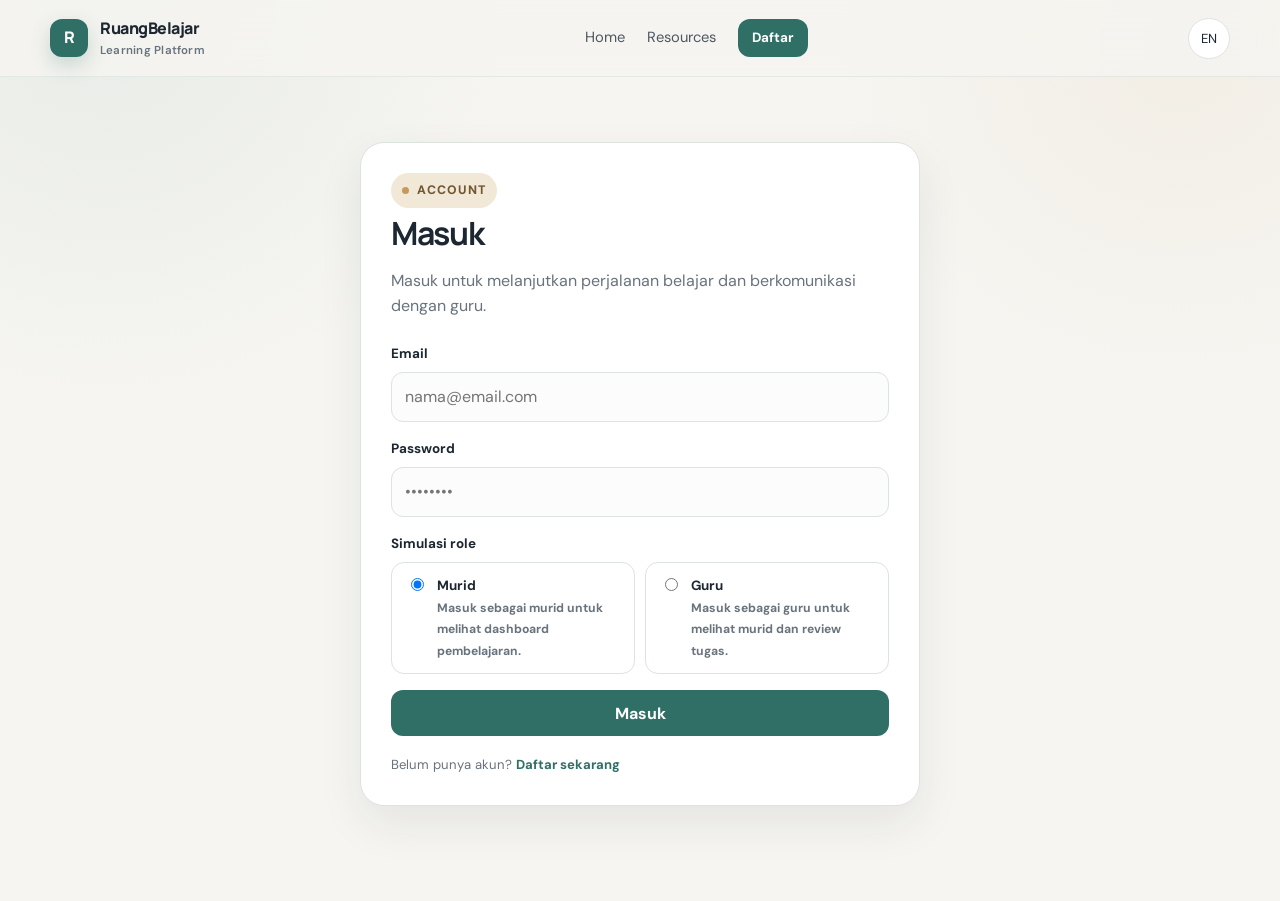
==== login.html @ 14eb43c1 "Add initial learning platform frontend prototype with student and teacher pages" ====
<!doctype html>
<html lang="id">
<head><meta charset="utf-8"><meta name="viewport" content="width=device-width,initial-scale=1"><title>Masuk — RuangBelajar</title><link rel="stylesheet" href="assets/style.css"></head>
<body>
<header class="navbar-shell"><div class="container navbar">
<a class="brand" href="index.html"><span class="brand-mark">R</span><span>RuangBelajar<small>Learning Platform</small></span></a>
<nav class="nav-links"><a href="index.html">Home</a><a href="resources.html">Resources</a><a href="register.html" class="btn btn-primary btn-small">Daftar</a></nav>
<div class="nav-actions"><button class="lang-toggle" data-lang-toggle>EN</button><button class="mobile-toggle">☰</button></div>
</div></header>

<main class="auth-wrap">
<div class="container" style="display:flex;justify-content:center">
<div class="auth-card">
<span class="eyebrow">Account</span>
<h1 data-i18n="login">Masuk</h1>
<p>Masuk untuk melanjutkan perjalanan belajar dan berkomunikasi dengan guru.</p>
<form id="loginForm">
<div class="form-grid">
<div class="form-group full"><label>Email</label><input type="email" required placeholder="nama@email.com"></div>
<div class="form-group full"><label>Password</label><input type="password" required placeholder="••••••••"></div>
<div class="form-group full">
<label>Simulasi role</label>
<div class="choice-row">
<label class="choice"><input type="radio" name="demoRole" value="student" checked><span><strong>Murid</strong><br><small class="field-help">Masuk sebagai murid untuk melihat dashboard pembelajaran.</small></span></label>
<label class="choice"><input type="radio" name="demoRole" value="teacher"><span><strong>Guru</strong><br><small class="field-help">Masuk sebagai guru untuk melihat murid dan review tugas.</small></span></label>
</div>
</div>
<div class="form-group full"><button class="btn btn-primary" type="submit">Masuk</button></div>
</div>
</form>
<p style="margin:18px 0 0;font-size:.82rem">Belum punya akun? <a href="register.html" style="color:var(--primary);font-weight:700">Daftar sekarang</a></p>
</div>
</div>
</main>
<script src="assets/app.js"></script>
</body>
</html>
---- assets/style.css ----
@import url('https://fonts.googleapis.com/css2?family=DM+Sans:wght@400;500;600;700&family=Manrope:wght@600;700;800&display=swap');

:root{
    --bg:#f6f5f1;
    --surface:#ffffff;
    --surface-2:#f0f2ef;
    --ink:#1d2731;
    --muted:#68737d;
    --line:#dde3df;
    --primary:#2f6f66;
    --primary-dark:#245b54;
    --accent:#c49a5b;
    --accent-soft:#f1e8d8;
    --success:#2e7d5a;
    --warning:#b7791f;
    --danger:#bd4b4b;
    --shadow:0 18px 45px rgba(29,39,49,.08);
    --shadow-soft:0 8px 24px rgba(29,39,49,.06);
    --radius:20px;
    --radius-sm:14px;
    --container:1180px;
}

*,
*::before,
*::after{box-sizing:border-box}

html{scroll-behavior:smooth}

body{
    margin:0;
    font-family:"DM Sans",sans-serif;
    color:var(--ink);
    background:
        radial-gradient(circle at 8% 0%, rgba(47,111,102,.07), transparent 28%),
        radial-gradient(circle at 92% 5%, rgba(196,154,91,.08), transparent 24%),
        var(--bg);
    line-height:1.6;
}

body.modal-open{overflow:hidden}

a{color:inherit;text-decoration:none}
button,input,select,textarea{font:inherit}
button{cursor:pointer}
img{max-width:100%;display:block}

.container{
    width:min(calc(100% - 40px), var(--container));
    margin-inline:auto;
}

.section{padding:88px 0}
.section-sm{padding:60px 0}

.navbar-shell{
    position:sticky;
    top:0;
    z-index:1000;
    padding:16px 0;
    background:rgba(246,245,241,.82);
    backdrop-filter:blur(16px);
    border-bottom:1px solid rgba(221,227,223,.75);
}

.navbar{
    display:flex;
    align-items:center;
    justify-content:space-between;
    gap:22px;
}

.brand{
    display:flex;
    align-items:center;
    gap:12px;
    font-family:"Manrope",sans-serif;
    font-weight:800;
    letter-spacing:-.03em;
}

.brand-mark{
    width:38px;height:38px;border-radius:12px;
    display:grid;place-items:center;
    background:var(--primary);
    color:#fff;
    box-shadow:0 8px 20px rgba(47,111,102,.22);
}

.brand small{
    display:block;
    font-family:"DM Sans",sans-serif;
    font-size:.72rem;
    font-weight:600;
    color:var(--muted);
    letter-spacing:.02em;
}

.nav-links{
    display:flex;
    align-items:center;
    gap:22px;
    color:#4d5862;
    font-size:.92rem;
}

.nav-links a:hover{color:var(--primary)}

.nav-actions{display:flex;align-items:center;gap:10px}

.lang-toggle{
    border:1px solid var(--line);
    background:var(--surface);
    color:var(--ink);
    border-radius:999px;
    padding:9px 12px;
    font-size:.82rem;
}

.mobile-toggle{
    display:none;
    width:42px;height:42px;
    border:1px solid var(--line);
    background:var(--surface);
    border-radius:12px;
}

.btn{
    display:inline-flex;
    align-items:center;
    justify-content:center;
    gap:9px;
    min-height:46px;
    padding:0 18px;
    border-radius:12px;
    border:1px solid transparent;
    font-weight:700;
    transition:.2s ease;
}

.btn:hover{transform:translateY(-1px)}
.btn-primary{background:var(--primary);color:#fff}
.btn-primary:hover{background:var(--primary-dark)}
.btn-secondary{background:var(--surface);border-color:var(--line);color:var(--ink)}
.btn-ghost{background:transparent;color:var(--primary)}
.btn-danger{background:#fff0f0;color:var(--danger);border-color:#f0caca}
.btn-warning{background:#fff8ea;color:var(--warning);border-color:#ead8aa}
.btn-small{min-height:38px;padding:0 13px;font-size:.84rem}

.hero{padding:88px 0 70px}
.hero-grid{
    display:grid;
    grid-template-columns:1.1fr .9fr;
    gap:48px;
    align-items:center;
}

.eyebrow{
    display:inline-flex;
    align-items:center;
    gap:8px;
    padding:8px 11px;
    border-radius:999px;
    background:var(--accent-soft);
    color:#72572f;
    font-size:.77rem;
    font-weight:800;
    text-transform:uppercase;
    letter-spacing:.09em;
}

.eyebrow::before{
    content:"";
    width:7px;height:7px;border-radius:50%;
    background:var(--accent);
}

.hero h1,
.page-title{
    font-family:"Manrope",sans-serif;
    font-weight:800;
    letter-spacing:-.05em;
    line-height:1.05;
}

.hero h1{font-size:clamp(2.9rem,6vw,5.2rem);margin:18px 0 20px;max-width:820px}
.page-title{font-size:clamp(2.2rem,5vw,4rem);margin:14px 0}

.hero p,
.lead{
    max-width:690px;
    color:var(--muted);
    font-size:1.08rem;
}

.hero-actions{display:flex;gap:12px;flex-wrap:wrap;margin-top:28px}

.hero-panel{
    background:linear-gradient(150deg,#ffffff,#eff3ef);
    border:1px solid var(--line);
    border-radius:28px;
    padding:22px;
    box-shadow:var(--shadow);
}

.hero-panel-top{
    display:flex;
    justify-content:space-between;
    align-items:center;
    margin-bottom:18px;
}
.hero-panel-top strong{font-family:"Manrope",sans-serif}
.status-pill{
    display:inline-flex;
    align-items:center;
    gap:6px;
    padding:7px 10px;
    border-radius:999px;
    background:#edf6f1;
    color:var(--success);
    font-size:.76rem;
    font-weight:700;
}

.progress-card{
    background:var(--surface);
    border:1px solid var(--line);
    padding:18px;
    border-radius:18px;
}

.progress-meta{display:flex;justify-content:space-between;gap:12px;font-size:.84rem;margin-bottom:10px}
.progress-track{height:9px;background:#e8ece9;border-radius:999px;overflow:hidden}
.progress-fill{height:100%;background:var(--primary);border-radius:999px}

.mini-stats{
    display:grid;
    grid-template-columns:repeat(3,1fr);
    gap:10px;
    margin-top:14px;
}
.mini-stat{
    background:var(--surface);
    border:1px solid var(--line);
    border-radius:15px;
    padding:13px;
}
.mini-stat strong{display:block;font-size:1.25rem;font-family:"Manrope",sans-serif}
.mini-stat span{font-size:.74rem;color:var(--muted)}

.section-head{
    display:flex;
    align-items:end;
    justify-content:space-between;
    gap:20px;
    margin-bottom:28px;
}
.section-head h2{
    font-family:"Manrope",sans-serif;
    font-size:clamp(1.8rem,3vw,2.6rem);
    margin:0;
    letter-spacing:-.04em;
}
.section-head p{margin:0;color:var(--muted);max-width:560px}

.card-grid-3{
    display:grid;
    grid-template-columns:repeat(3,1fr);
    gap:18px;
}
.card-grid-2{
    display:grid;
    grid-template-columns:repeat(2,1fr);
    gap:18px;
}

.class-card{
    background:var(--surface);
    border:1px solid var(--line);
    border-radius:22px;
    padding:24px;
    box-shadow:var(--shadow-soft);
    transition:.2s ease;
}
.class-card:hover{transform:translateY(-4px);box-shadow:var(--shadow)}
.class-icon{
    width:48px;height:48px;border-radius:14px;
    display:grid;place-items:center;
    color:var(--primary);
    background:#e8f1ef;
    font-weight:800;
}
.class-card h3{font-family:"Manrope",sans-serif;font-size:1.35rem;margin:16px 0 8px}
.class-card p{color:var(--muted);font-size:.92rem}
.card-footer{display:flex;justify-content:space-between;align-items:center;gap:12px;margin-top:20px}
.tag{
    display:inline-flex;align-items:center;
    padding:7px 10px;border-radius:999px;
    font-size:.74rem;font-weight:800;
    background:var(--surface-2);color:#52616d;
}

.resource-card{
    overflow:hidden;
    background:var(--surface);
    border:1px solid var(--line);
    border-radius:20px;
    box-shadow:var(--shadow-soft);
}
.resource-thumb{
    aspect-ratio:16/9;
    background:linear-gradient(135deg,#dcebe7,#f4ead8);
    display:grid;place-items:center;
    color:#365c55;
    font-weight:800;
    letter-spacing:.04em;
}
.resource-body{padding:18px}
.resource-type{
    font-size:.72rem;text-transform:uppercase;
    letter-spacing:.08em;font-weight:800;color:var(--primary);
}
.resource-body h3{font-family:"Manrope",sans-serif;font-size:1.08rem;margin:7px 0}
.resource-body p{font-size:.85rem;color:var(--muted);margin:0}

.page-banner{padding:56px 0 34px}
.page-banner .lead{max-width:760px}

.auth-wrap{
    min-height:calc(100vh - 76px);
    display:grid;
    place-items:center;
    padding:50px 0 80px;
}
.auth-card{
    width:min(100%,560px);
    background:var(--surface);
    border:1px solid var(--line);
    border-radius:24px;
    padding:30px;
    box-shadow:var(--shadow);
}
.auth-card h1{font-family:"Manrope",sans-serif;margin:0 0 8px;font-size:2rem;letter-spacing:-.04em}
.auth-card > p{margin:0 0 24px;color:var(--muted)}
.form-grid{display:grid;grid-template-columns:1fr 1fr;gap:16px}
.form-group{display:flex;flex-direction:column;gap:8px}
.form-group.full{grid-column:1/-1}
label{font-size:.84rem;font-weight:700}
input,select,textarea{
    width:100%;
    border:1px solid var(--line);
    background:#fbfcfb;
    color:var(--ink);
    border-radius:12px;
    min-height:46px;
    padding:11px 13px;
    outline:none;
}
textarea{min-height:120px;resize:vertical}
input:focus,select:focus,textarea:focus{
    border-color:rgba(47,111,102,.55);
    box-shadow:0 0 0 4px rgba(47,111,102,.08);
}
.choice-row{display:flex;gap:10px;flex-wrap:wrap}
.choice{
    flex:1;
    border:1px solid var(--line);
    border-radius:13px;
    padding:12px 14px;
    background:var(--surface);
    display:flex;
    gap:10px;
    align-items:flex-start;
}
.choice input{width:auto;min-height:auto;margin-top:3px}
.field-help{font-size:.76rem;color:var(--muted)}
.hidden{display:none!important}
.notice{
    padding:13px 14px;
    border-radius:13px;
    background:#f4f6f4;
    border:1px solid var(--line);
    font-size:.82rem;
    color:#58636d;
}
.notice.success{background:#edf6f1;border-color:#d3e7db;color:#2f6e55}
.notice.warning{background:#fff8ea;border-color:#ead8aa;color:#7f5a1d}

.dashboard-shell{display:grid;grid-template-columns:270px minmax(0,1fr);gap:24px;align-items:start}
.sidebar{
    position:sticky;top:96px;
    background:var(--surface);
    border:1px solid var(--line);
    border-radius:20px;
    padding:18px;
    box-shadow:var(--shadow-soft);
}
.sidebar-title{
    padding:8px 10px 14px;
    color:var(--muted);
    font-size:.72rem;
    font-weight:800;
    text-transform:uppercase;
    letter-spacing:.08em;
}
.side-link{
    display:flex;align-items:center;justify-content:space-between;
    gap:12px;
    padding:12px 10px;border-radius:12px;
    color:#55616b;font-size:.88rem;
}
.side-link:hover,.side-link.active{background:#edf4f2;color:var(--primary);font-weight:700}

.main-panel{
    min-width:0;
    background:var(--surface);
    border:1px solid var(--line);
    border-radius:24px;
    padding:26px;
    box-shadow:var(--shadow-soft);
}

.profile-header{
    display:grid;
    grid-template-columns:auto minmax(0,1fr) auto;
    gap:18px;align-items:center;
}
.avatar{
    width:74px;height:74px;border-radius:20px;
    display:grid;place-items:center;
    background:#ddebe8;color:var(--primary);
    font-family:"Manrope",sans-serif;font-size:1.35rem;font-weight:800;
}
.profile-title h1{font-family:"Manrope",sans-serif;margin:0;font-size:1.7rem;letter-spacing:-.04em}
.profile-title p{margin:4px 0 0;color:var(--muted);font-size:.88rem}

.stats-row{
    display:grid;grid-template-columns:repeat(4,1fr);
    gap:12px;margin:22px 0;
}
.kpi{
    padding:15px;border:1px solid var(--line);
    border-radius:16px;background:#fbfcfb;
}
.kpi strong{display:block;font-family:"Manrope",sans-serif;font-size:1.4rem}
.kpi span{font-size:.74rem;color:var(--muted)}

.table-wrap{overflow:auto}
.table{width:100%;border-collapse:collapse;min-width:680px}
.table th,.table td{padding:14px 12px;border-bottom:1px solid var(--line);text-align:left;font-size:.84rem}
.table th{font-size:.73rem;color:var(--muted);text-transform:uppercase;letter-spacing:.06em}
.table td strong{font-weight:700}

.progress-inline{display:flex;align-items:center;gap:10px;min-width:170px}
.progress-inline .progress-track{flex:1}
.progress-inline span{font-size:.78rem;color:var(--muted);width:34px;text-align:right}

.section-block{margin-top:24px}
.section-block h2{font-family:"Manrope",sans-serif;font-size:1.3rem;margin:0 0 14px}
.block-card{
    border:1px solid var(--line);
    border-radius:18px;
    padding:18px;
    background:#fff;
}

.class-header{
    display:flex;justify-content:space-between;gap:18px;align-items:flex-start;
    margin-bottom:22px;
}
.class-header h1{font-family:"Manrope",sans-serif;font-size:2rem;margin:4px 0}
.class-header p{color:var(--muted);margin:0}

.role-switch{
    display:inline-flex;
    padding:4px;
    background:var(--surface-2);
    border-radius:12px;
    border:1px solid var(--line);
}
.role-switch button{
    border:0;background:transparent;padding:9px 12px;border-radius:9px;
    color:#5e6972;font-weight:700;font-size:.8rem;
}
.role-switch button.active{background:var(--surface);color:var(--primary);box-shadow:0 2px 7px rgba(0,0,0,.06)}

.class-layout{display:grid;grid-template-columns:310px minmax(0,1fr);gap:20px}
.module{
    border:1px solid var(--line);
    border-radius:18px;
    overflow:hidden;
    background:#fff;
}
.module-head{
    padding:16px;
    background:#fbfcfb;
    border-bottom:1px solid var(--line);
}
.module-head strong{font-family:"Manrope",sans-serif}
.lesson-list{padding:8px}
.lesson{
    display:flex;align-items:center;gap:10px;
    padding:10px;
    border-radius:12px;
    color:#56616a;
    font-size:.82rem;
}
.lesson:hover{background:#f6f8f7}
.lesson.current{background:#eaf3f0;color:var(--primary);font-weight:700}
.lesson.locked{opacity:.5;cursor:not-allowed}
.lesson-dot{
    width:27px;height:27px;flex:0 0 auto;
    display:grid;place-items:center;border-radius:50%;
    background:#eef1ef;font-size:.7rem;font-weight:800;
}
.lesson.current .lesson-dot{background:var(--primary);color:#fff}
.lesson.complete .lesson-dot{background:#dceee4;color:var(--success)}

.lesson-main h2{font-family:"Manrope",sans-serif;font-size:1.5rem;margin:0 0 8px}
.lesson-main p{color:var(--muted);margin:0 0 16px}
.video-placeholder{
    aspect-ratio:16/9;
    border-radius:18px;
    background:linear-gradient(135deg,#233b39,#4b6d67);
    display:grid;place-items:center;
    color:#fff;
    margin:18px 0;
}
.video-placeholder span{
    width:64px;height:64px;border-radius:50%;
    display:grid;place-items:center;
    background:rgba(255,255,255,.16);
    border:1px solid rgba(255,255,255,.25);
}
.assignment{
    margin-top:18px;
    padding:18px;
    border-radius:18px;
    background:#fafbf9;
    border:1px dashed #cdd8d2;
}
.assignment h3{font-family:"Manrope",sans-serif;font-size:1rem;margin:0 0 7px}
.assignment p{font-size:.84rem}

.rating-grid{display:grid;grid-template-columns:repeat(10,1fr);gap:7px}
.rating-btn{
    min-height:38px;border:1px solid var(--line);border-radius:10px;background:var(--surface);font-weight:700;color:#56616a
}
.rating-btn.selected{background:var(--primary);color:#fff;border-color:var(--primary)}

.teacher-guide{
    margin-top:18px;
    padding:18px;
    background:#fcf8f0;
    border:1px solid #eadfc9;
    border-radius:18px;
}
.teacher-guide h3{margin:0 0 8px;font-family:"Manrope",sans-serif;font-size:1rem}
.teacher-guide p,.teacher-guide li{font-size:.84rem;color:#665941}

.resource-filter{display:flex;gap:8px;flex-wrap:wrap;margin-bottom:20px}
.filter-btn{
    border:1px solid var(--line);background:var(--surface);
    color:#5d6870;border-radius:999px;padding:9px 13px;font-size:.79rem;font-weight:700
}
.filter-btn.active{background:var(--primary);color:#fff;border-color:var(--primary)}

.chat-fab{
    position:fixed;right:24px;bottom:24px;
    width:58px;height:58px;border-radius:50%;
    background:var(--primary);color:#fff;border:0;
    box-shadow:0 16px 30px rgba(47,111,102,.28);
    z-index:1050;
    font-weight:800;
}
.chat-badge{
    position:absolute;right:-2px;top:-2px;
    width:20px;height:20px;border-radius:50%;
    background:#d74f4f;color:#fff;font-size:.66rem;
    display:grid;place-items:center;border:2px solid var(--bg);
}
.chat-panel{
    position:fixed;right:24px;bottom:92px;
    width:min(380px,calc(100vw - 32px));
    height:520px;
    background:var(--surface);
    border:1px solid var(--line);
    border-radius:20px;
    box-shadow:0 24px 60px rgba(29,39,49,.18);
    display:flex;flex-direction:column;
    overflow:hidden;
    z-index:1049;
}
.chat-head{padding:15px 16px;border-bottom:1px solid var(--line);display:flex;justify-content:space-between;align-items:center}
.chat-head strong{font-family:"Manrope",sans-serif}
.chat-body{flex:1;padding:14px;overflow:auto;background:#fbfcfb}
.msg{max-width:82%;padding:10px 12px;border-radius:14px;margin:7px 0;font-size:.8rem}
.msg.them{background:#edf2ef}
.msg.me{margin-left:auto;background:#e3efeb;color:#275c53}
.chat-input{padding:10px;border-top:1px solid var(--line);display:flex;gap:8px}
.chat-input input{min-height:42px}
.chat-input button{width:45px;border-radius:11px;border:0;background:var(--primary);color:#fff}

.toast{
    position:fixed;left:50%;bottom:24px;
    transform:translate(-50%,120px);
    opacity:0;
    background:var(--ink);color:#fff;
    padding:12px 16px;border-radius:12px;
    box-shadow:var(--shadow);
    font-size:.82rem;
    z-index:2000;
    transition:.25s ease;
}
.toast.show{transform:translate(-50%,0);opacity:1}

.modal-backdrop{
    position:fixed;inset:0;
    display:none;place-items:center;
    padding:20px;
    background:rgba(22,29,35,.48);
    z-index:1500;
}
.modal-backdrop.open{display:grid}
.modal{
    width:min(680px,100%);
    max-height:88vh;
    overflow:auto;
    background:var(--surface);
    border:1px solid var(--line);
    border-radius:22px;
    box-shadow:0 30px 80px rgba(0,0,0,.2);
    padding:24px;
}
.modal-head{display:flex;justify-content:space-between;gap:16px;align-items:start;margin-bottom:16px}
.modal-head h2{font-family:"Manrope",sans-serif;margin:0;font-size:1.35rem}
.close-btn{border:1px solid var(--line);background:var(--surface);width:38px;height:38px;border-radius:10px}

.notice-list{display:grid;gap:10px}
.notice-item{
    padding:14px;border:1px solid var(--line);border-radius:15px;
    display:flex;justify-content:space-between;gap:14px;align-items:center
}
.notice-item.unread{background:#fffaf0;border-color:#ead8aa}
.notice-icon{
    width:34px;height:34px;display:grid;place-items:center;border-radius:10px;
    background:#fff0f0;color:var(--danger);font-weight:800
}

.footer{
    padding:36px 0 60px;
    border-top:1px solid var(--line);
    color:var(--muted);
    font-size:.82rem;
}
.footer-inner{display:flex;justify-content:space-between;gap:16px}

@media (max-width: 980px){
    .hero-grid{grid-template-columns:1fr}
    .dashboard-shell{grid-template-columns:1fr}
    .sidebar{position:static}
    .class-layout{grid-template-columns:1fr}
}

@media (max-width: 760px){
    .nav-links{
        display:none;
        position:absolute;
        top:68px;left:0;right:0;
        padding:12px;
        flex-direction:column;
        align-items:stretch;
        background:rgba(255,255,255,.98);
        border:1px solid var(--line);
        border-radius:16px;
        box-shadow:var(--shadow);
    }
    .nav-links.open{display:flex}
    .mobile-toggle{display:grid;place-items:center}
    .nav-actions .btn-secondary{display:none}
    .hero{padding-top:64px}
    .card-grid-3,.card-grid-2{grid-template-columns:1fr}
    .form-grid{grid-template-columns:1fr}
    .form-group.full{grid-column:auto}
    .stats-row{grid-template-columns:repeat(2,1fr)}
    .profile-header{grid-template-columns:auto 1fr}
    .profile-header .header-actions{grid-column:1/-1}
    .section{padding:66px 0}
}

@media (max-width: 520px){
    .container{width:min(calc(100% - 28px),var(--container))}
    .hero h1{font-size:2.65rem}
    .hero-actions .btn{width:100%}
    .stats-row{grid-template-columns:1fr 1fr}
    .mini-stats{grid-template-columns:1fr}
    .navbar-shell{padding:12px 0}
    .navbar{gap:10px}
    .brand span{font-size:.9rem}
    .chat-fab{right:16px;bottom:16px}
    .chat-panel{right:16px;bottom:84px}
    .rating-grid{grid-template-columns:repeat(5,1fr)}
}
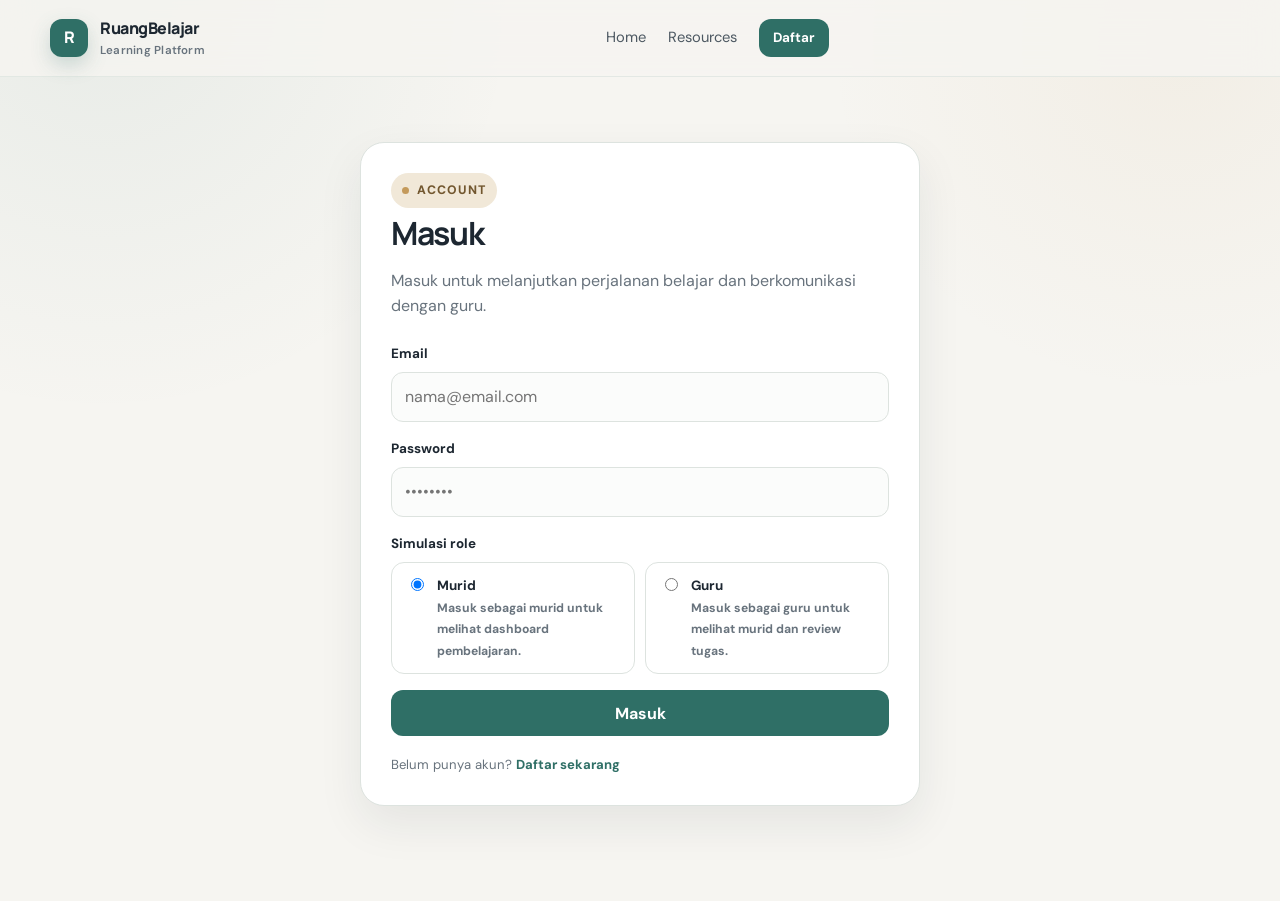
==== commit 5ffe6e2b: "update assets, responsive mobile & tablet, state, class, profile, data, storage, clipboard, modal, h" ====
--- a/login.html
+++ b/login.html
@@ -1,10 +1,10 @@
 <!doctype html>
 <html lang="id">
-<head><meta charset="utf-8"><meta name="viewport" content="width=device-width,initial-scale=1"><title>Masuk — RuangBelajar</title><link rel="stylesheet" href="assets/style.css"></head>
+<head><meta charset="utf-8"><meta name="viewport" content="width=device-width,initial-scale=1"><title>Masuk — RuangBelajar</title><meta name="theme-color" content="#2f6f66"><link rel="icon" href="data:image/svg+xml,%3Csvg xmlns='http://www.w3.org/2000/svg' viewBox='0 0 64 64'%3E%3Crect width='64' height='64' rx='16' fill='%232f6f66'/%3E%3Ctext x='32' y='45' font-size='38' font-family='sans-serif' font-weight='800' text-anchor='middle' fill='white'%3ER%3C/text%3E%3C/svg%3E"><link rel="preconnect" href="https://fonts.googleapis.com"><link rel="preconnect" href="https://fonts.gstatic.com" crossorigin><link rel="stylesheet" href="https://fonts.googleapis.com/css2?family=DM+Sans:wght@400;500;600;700&family=Manrope:wght@600;700;800&display=swap"><link rel="stylesheet" href="assets/style.css"></head>
 <body>
 <header class="navbar-shell"><div class="container navbar">
 <a class="brand" href="index.html"><span class="brand-mark">R</span><span>RuangBelajar<small>Learning Platform</small></span></a>
-<nav class="nav-links"><a href="index.html">Home</a><a href="resources.html">Resources</a><a href="register.html" class="btn btn-primary btn-small">Daftar</a></nav>
+<nav class="nav-links"><a href="index.html">Home</a><a href="resources.html">Resources</a><a href="register.html" class="btn btn-primary btn-small" data-auth="guest">Daftar</a><a href="profile-student.html" data-auth="member" data-profile-link hidden>Profil</a><button type="button" class="btn btn-secondary btn-small" data-auth="member" data-logout hidden>Keluar</button></nav>
 <div class="nav-actions"><button class="lang-toggle" data-lang-toggle>EN</button><button class="mobile-toggle">☰</button></div>
 </div></header>
 
@@ -16,10 +16,10 @@
 <p>Masuk untuk melanjutkan perjalanan belajar dan berkomunikasi dengan guru.</p>
 <form id="loginForm">
 <div class="form-grid">
-<div class="form-group full"><label>Email</label><input type="email" required placeholder="nama@email.com"></div>
-<div class="form-group full"><label>Password</label><input type="password" required placeholder="••••••••"></div>
+<div class="form-group full"><label for="login-email">Email</label><input id="login-email" type="email" autocomplete="email" inputmode="email" required placeholder="nama@email.com"></div>
+<div class="form-group full"><label for="login-pass">Password</label><input id="login-pass" type="password" autocomplete="current-password" required placeholder="••••••••"></div>
 <div class="form-group full">
-<label>Simulasi role</label>
+<div class="label-text">Simulasi role</div>
 <div class="choice-row">
 <label class="choice"><input type="radio" name="demoRole" value="student" checked><span><strong>Murid</strong><br><small class="field-help">Masuk sebagai murid untuk melihat dashboard pembelajaran.</small></span></label>
 <label class="choice"><input type="radio" name="demoRole" value="teacher"><span><strong>Guru</strong><br><small class="field-help">Masuk sebagai guru untuk melihat murid dan review tugas.</small></span></label>
--- a/assets/style.css
+++ b/assets/style.css
@@ -1,5 +1,3 @@
-@import url('https://fonts.googleapis.com/css2?family=DM+Sans:wght@400;500;600;700&family=Manrope:wght@600;700;800&display=swap');
-
 :root{
     --bg:#f6f5f1;
     --surface:#ffffff;
@@ -29,7 +27,7 @@
 
 body{
     margin:0;
-    font-family:"DM Sans",sans-serif;
+    font-family:"DM Sans",system-ui,-apple-system,"Segoe UI",Roboto,sans-serif;
     color:var(--ink);
     background:
         radial-gradient(circle at 8% 0%, rgba(47,111,102,.07), transparent 28%),
@@ -59,6 +57,7 @@
     z-index:1000;
     padding:16px 0;
     background:rgba(246,245,241,.82);
+    -webkit-backdrop-filter:blur(16px);
     backdrop-filter:blur(16px);
     border-bottom:1px solid rgba(221,227,223,.75);
 }
@@ -74,7 +73,7 @@
     display:flex;
     align-items:center;
     gap:12px;
-    font-family:"Manrope",sans-serif;
+    font-family:"Manrope","DM Sans",system-ui,sans-serif;
     font-weight:800;
     letter-spacing:-.03em;
 }
@@ -89,7 +88,7 @@
 
 .brand small{
     display:block;
-    font-family:"DM Sans",sans-serif;
+    font-family:"DM Sans",system-ui,-apple-system,"Segoe UI",Roboto,sans-serif;
     font-size:.72rem;
     font-weight:600;
     color:var(--muted);
@@ -177,7 +176,7 @@
 
 .hero h1,
 .page-title{
-    font-family:"Manrope",sans-serif;
+    font-family:"Manrope","DM Sans",system-ui,sans-serif;
     font-weight:800;
     letter-spacing:-.05em;
     line-height:1.05;
@@ -209,7 +208,7 @@
     align-items:center;
     margin-bottom:18px;
 }
-.hero-panel-top strong{font-family:"Manrope",sans-serif}
+.hero-panel-top strong{font-family:"Manrope","DM Sans",system-ui,sans-serif}
 .status-pill{
     display:inline-flex;
     align-items:center;
@@ -245,7 +244,7 @@
     border-radius:15px;
     padding:13px;
 }
-.mini-stat strong{display:block;font-size:1.25rem;font-family:"Manrope",sans-serif}
+.mini-stat strong{display:block;font-size:1.25rem;font-family:"Manrope","DM Sans",system-ui,sans-serif}
 .mini-stat span{font-size:.74rem;color:var(--muted)}
 
 .section-head{
@@ -253,10 +252,11 @@
     align-items:end;
     justify-content:space-between;
     gap:20px;
+    flex-wrap:wrap;
     margin-bottom:28px;
 }
 .section-head h2{
-    font-family:"Manrope",sans-serif;
+    font-family:"Manrope","DM Sans",system-ui,sans-serif;
     font-size:clamp(1.8rem,3vw,2.6rem);
     margin:0;
     letter-spacing:-.04em;
@@ -290,9 +290,9 @@
     background:#e8f1ef;
     font-weight:800;
 }
-.class-card h3{font-family:"Manrope",sans-serif;font-size:1.35rem;margin:16px 0 8px}
+.class-card h3{font-family:"Manrope","DM Sans",system-ui,sans-serif;font-size:1.35rem;margin:16px 0 8px}
 .class-card p{color:var(--muted);font-size:.92rem}
-.card-footer{display:flex;justify-content:space-between;align-items:center;gap:12px;margin-top:20px}
+.card-footer{display:flex;justify-content:space-between;align-items:center;gap:12px;flex-wrap:wrap;margin-top:20px}
 .tag{
     display:inline-flex;align-items:center;
     padding:7px 10px;border-radius:999px;
@@ -320,7 +320,7 @@
     font-size:.72rem;text-transform:uppercase;
     letter-spacing:.08em;font-weight:800;color:var(--primary);
 }
-.resource-body h3{font-family:"Manrope",sans-serif;font-size:1.08rem;margin:7px 0}
+.resource-body h3{font-family:"Manrope","DM Sans",system-ui,sans-serif;font-size:1.08rem;margin:7px 0}
 .resource-body p{font-size:.85rem;color:var(--muted);margin:0}
 
 .page-banner{padding:56px 0 34px}
@@ -328,6 +328,7 @@
 
 .auth-wrap{
     min-height:calc(100vh - 76px);
+    min-height:calc(100dvh - 76px);
     display:grid;
     place-items:center;
     padding:50px 0 80px;
@@ -340,7 +341,7 @@
     padding:30px;
     box-shadow:var(--shadow);
 }
-.auth-card h1{font-family:"Manrope",sans-serif;margin:0 0 8px;font-size:2rem;letter-spacing:-.04em}
+.auth-card h1{font-family:"Manrope","DM Sans",system-ui,sans-serif;margin:0 0 8px;font-size:2rem;letter-spacing:-.04em}
 .auth-card > p{margin:0 0 24px;color:var(--muted)}
 .form-grid{display:grid;grid-template-columns:1fr 1fr;gap:16px}
 .form-group{display:flex;flex-direction:column;gap:8px}
@@ -374,7 +375,7 @@
 }
 .choice input{width:auto;min-height:auto;margin-top:3px}
 .field-help{font-size:.76rem;color:var(--muted)}
-.hidden{display:none!important}
+.hidden,[hidden]{display:none!important}
 .notice{
     padding:13px 14px;
     border-radius:13px;
@@ -429,9 +430,9 @@
     width:74px;height:74px;border-radius:20px;
     display:grid;place-items:center;
     background:#ddebe8;color:var(--primary);
-    font-family:"Manrope",sans-serif;font-size:1.35rem;font-weight:800;
-}
-.profile-title h1{font-family:"Manrope",sans-serif;margin:0;font-size:1.7rem;letter-spacing:-.04em}
+    font-family:"Manrope","DM Sans",system-ui,sans-serif;font-size:1.35rem;font-weight:800;
+}
+.profile-title h1{font-family:"Manrope","DM Sans",system-ui,sans-serif;margin:0;font-size:1.7rem;letter-spacing:-.04em}
 .profile-title p{margin:4px 0 0;color:var(--muted);font-size:.88rem}
 
 .stats-row{
@@ -442,7 +443,7 @@
     padding:15px;border:1px solid var(--line);
     border-radius:16px;background:#fbfcfb;
 }
-.kpi strong{display:block;font-family:"Manrope",sans-serif;font-size:1.4rem}
+.kpi strong{display:block;font-family:"Manrope","DM Sans",system-ui,sans-serif;font-size:1.4rem}
 .kpi span{font-size:.74rem;color:var(--muted)}
 
 .table-wrap{overflow:auto}
@@ -456,7 +457,7 @@
 .progress-inline span{font-size:.78rem;color:var(--muted);width:34px;text-align:right}
 
 .section-block{margin-top:24px}
-.section-block h2{font-family:"Manrope",sans-serif;font-size:1.3rem;margin:0 0 14px}
+.section-block h2{font-family:"Manrope","DM Sans",system-ui,sans-serif;font-size:1.3rem;margin:0 0 14px}
 .block-card{
     border:1px solid var(--line);
     border-radius:18px;
@@ -465,10 +466,10 @@
 }
 
 .class-header{
-    display:flex;justify-content:space-between;gap:18px;align-items:flex-start;
+    display:flex;justify-content:space-between;gap:18px;align-items:flex-start;flex-wrap:wrap;
     margin-bottom:22px;
 }
-.class-header h1{font-family:"Manrope",sans-serif;font-size:2rem;margin:4px 0}
+.class-header h1{font-family:"Manrope","DM Sans",system-ui,sans-serif;font-size:2rem;margin:4px 0}
 .class-header p{color:var(--muted);margin:0}
 
 .role-switch{
@@ -496,10 +497,11 @@
     background:#fbfcfb;
     border-bottom:1px solid var(--line);
 }
-.module-head strong{font-family:"Manrope",sans-serif}
+.module-head strong{font-family:"Manrope","DM Sans",system-ui,sans-serif}
 .lesson-list{padding:8px}
 .lesson{
     display:flex;align-items:center;gap:10px;
+    width:100%;border:0;background:transparent;text-align:left;
     padding:10px;
     border-radius:12px;
     color:#56616a;
@@ -516,7 +518,7 @@
 .lesson.current .lesson-dot{background:var(--primary);color:#fff}
 .lesson.complete .lesson-dot{background:#dceee4;color:var(--success)}
 
-.lesson-main h2{font-family:"Manrope",sans-serif;font-size:1.5rem;margin:0 0 8px}
+.lesson-main h2{font-family:"Manrope","DM Sans",system-ui,sans-serif;font-size:1.5rem;margin:0 0 8px}
 .lesson-main p{color:var(--muted);margin:0 0 16px}
 .video-placeholder{
     aspect-ratio:16/9;
@@ -539,7 +541,7 @@
     background:#fafbf9;
     border:1px dashed #cdd8d2;
 }
-.assignment h3{font-family:"Manrope",sans-serif;font-size:1rem;margin:0 0 7px}
+.assignment h3{font-family:"Manrope","DM Sans",system-ui,sans-serif;font-size:1rem;margin:0 0 7px}
 .assignment p{font-size:.84rem}
 
 .rating-grid{display:grid;grid-template-columns:repeat(10,1fr);gap:7px}
@@ -555,7 +557,7 @@
     border:1px solid #eadfc9;
     border-radius:18px;
 }
-.teacher-guide h3{margin:0 0 8px;font-family:"Manrope",sans-serif;font-size:1rem}
+.teacher-guide h3{margin:0 0 8px;font-family:"Manrope","DM Sans",system-ui,sans-serif;font-size:1rem}
 .teacher-guide p,.teacher-guide li{font-size:.84rem;color:#665941}
 
 .resource-filter{display:flex;gap:8px;flex-wrap:wrap;margin-bottom:20px}
@@ -582,7 +584,8 @@
 .chat-panel{
     position:fixed;right:24px;bottom:92px;
     width:min(380px,calc(100vw - 32px));
-    height:520px;
+    height:min(520px,calc(100vh - 116px));
+    height:min(520px,calc(100dvh - 116px));
     background:var(--surface);
     border:1px solid var(--line);
     border-radius:20px;
@@ -592,7 +595,7 @@
     z-index:1049;
 }
 .chat-head{padding:15px 16px;border-bottom:1px solid var(--line);display:flex;justify-content:space-between;align-items:center}
-.chat-head strong{font-family:"Manrope",sans-serif}
+.chat-head strong{font-family:"Manrope","DM Sans",system-ui,sans-serif}
 .chat-body{flex:1;padding:14px;overflow:auto;background:#fbfcfb}
 .msg{max-width:82%;padding:10px 12px;border-radius:14px;margin:7px 0;font-size:.8rem}
 .msg.them{background:#edf2ef}
@@ -603,6 +606,7 @@
 
 .toast{
     position:fixed;left:50%;bottom:24px;
+    width:max-content;max-width:calc(100vw - 32px);text-align:center;
     transform:translate(-50%,120px);
     opacity:0;
     background:var(--ink);color:#fff;
@@ -625,6 +629,7 @@
 .modal{
     width:min(680px,100%);
     max-height:88vh;
+    max-height:88dvh;
     overflow:auto;
     background:var(--surface);
     border:1px solid var(--line);
@@ -633,7 +638,7 @@
     padding:24px;
 }
 .modal-head{display:flex;justify-content:space-between;gap:16px;align-items:start;margin-bottom:16px}
-.modal-head h2{font-family:"Manrope",sans-serif;margin:0;font-size:1.35rem}
+.modal-head h2{font-family:"Manrope","DM Sans",system-ui,sans-serif;margin:0;font-size:1.35rem}
 .close-btn{border:1px solid var(--line);background:var(--surface);width:38px;height:38px;border-radius:10px}
 
 .notice-list{display:grid;gap:10px}
@@ -653,31 +658,42 @@
     color:var(--muted);
     font-size:.82rem;
 }
-.footer-inner{display:flex;justify-content:space-between;gap:16px}
+.footer-inner{display:flex;justify-content:space-between;gap:8px 16px;flex-wrap:wrap}
 
 @media (max-width: 980px){
     .hero-grid{grid-template-columns:1fr}
     .dashboard-shell{grid-template-columns:1fr}
-    .sidebar{position:static}
     .class-layout{grid-template-columns:1fr}
+    .card-grid-3{grid-template-columns:repeat(2,1fr)}
+
+    /* sidebar dashboard -> deretan pil yang bisa digeser, bukan kartu tinggi */
+    .sidebar{
+        position:static;display:flex;gap:6px;padding:10px;border-radius:16px;
+        overflow-x:auto;-webkit-overflow-scrolling:touch;scrollbar-width:none;
+    }
+    .sidebar::-webkit-scrollbar{display:none}
+    .sidebar-title{display:none}
+    .side-link{flex:0 0 auto;white-space:nowrap;padding:10px 14px}
 }
 
 @media (max-width: 760px){
     .nav-links{
         display:none;
         position:absolute;
-        top:68px;left:0;right:0;
-        padding:12px;
+        top:calc(100% + 8px);left:14px;right:14px;
+        padding:8px;gap:0;
         flex-direction:column;
         align-items:stretch;
-        background:rgba(255,255,255,.98);
+        background:#fff;
         border:1px solid var(--line);
         border-radius:16px;
         box-shadow:var(--shadow);
     }
     .nav-links.open{display:flex}
     .mobile-toggle{display:grid;place-items:center}
-    .nav-actions .btn-secondary{display:none}
+    .nav-links a:not(.btn){padding:12px;border-radius:10px}
+    .nav-links a:not(.btn):hover{background:#f0f4f2}
+    .nav-links .btn{margin-top:6px}
     .hero{padding-top:64px}
     .card-grid-3,.card-grid-2{grid-template-columns:1fr}
     .form-grid{grid-template-columns:1fr}
@@ -699,5 +715,85 @@
     .brand span{font-size:.9rem}
     .chat-fab{right:16px;bottom:16px}
     .chat-panel{right:16px;bottom:84px}
+    .toast{bottom:92px}
+    .main-panel{padding:18px}
+    .role-switch{display:flex;width:100%}
+    .role-switch button{flex:1}
     .rating-grid{grid-template-columns:repeat(5,1fr)}
 }
+
+/* =========================================================
+   Tambahan: responsive & UX
+   ========================================================= */
+
+/* utilitas menggantikan style="display:flex..." inline yang sulit di-override */
+.row-between{display:flex;justify-content:space-between;align-items:center;gap:12px 16px;flex-wrap:wrap}
+.row-actions{display:flex;gap:10px;flex-wrap:wrap}
+.label-text{font-size:.84rem;font-weight:700}
+.notice-icon.ok{background:#edf6f1;color:var(--success)}
+
+/* daftar pelajaran */
+.lesson-nav-body{display:grid;gap:12px}
+.lesson-nav > summary{display:none}
+
+@media (min-width: 981px){
+    /* di desktop daftar pelajaran ikut menempel & bisa di-scroll sendiri */
+    #moduleList{position:sticky;top:96px;align-self:start;max-height:calc(100vh - 116px);overflow:auto}
+}
+@media (max-width: 980px){
+    .lesson-nav{background:var(--surface);border:1px solid var(--line);border-radius:18px;box-shadow:var(--shadow-soft)}
+    .lesson-nav > summary{
+        display:flex;justify-content:space-between;align-items:center;gap:12px;flex-wrap:wrap;
+        min-height:52px;padding:12px 16px;font-weight:700;cursor:pointer;list-style:none;
+    }
+    .lesson-nav > summary::-webkit-details-marker{display:none}
+    .lesson-nav > summary::after{content:"▾";margin-left:auto;transition:transform .2s}
+    .lesson-nav[open] > summary::after{transform:rotate(180deg)}
+    .lesson-nav-body{padding:0 12px 12px;max-height:60vh;overflow:auto}
+}
+
+/* tabel murid -> kartu bertumpuk di HP, supaya kolom "Jawaban" tidak tersembunyi */
+@media (max-width: 760px){
+    .table.stack{min-width:0}
+    .table.stack thead{display:none}
+    .table.stack tr{display:block;padding:10px 0;border-bottom:1px solid var(--line)}
+    .table.stack td{display:flex;justify-content:space-between;align-items:center;gap:12px;border:0;padding:6px 4px}
+    .table.stack td::before{
+        content:attr(data-label);color:var(--muted);font-size:.72rem;font-weight:700;
+        text-transform:uppercase;letter-spacing:.06em;flex:0 0 auto;
+    }
+    .table.stack .progress-inline{min-width:0;flex:1;max-width:65%}
+
+    /* beri ruang agar tombol chat tidak menutupi konten paling bawah */
+    main{padding-bottom:72px}
+}
+
+/* target sentuh minimal ~44px di layar sentuh */
+@media (pointer: coarse){
+    .btn-small,.lang-toggle,.filter-btn,.rating-btn,.role-switch button{min-height:44px}
+    .close-btn{width:44px;height:44px}
+    .mobile-toggle{width:44px;height:44px}
+}
+
+/* hormati pengaturan "kurangi animasi" */
+@media (prefers-reduced-motion: reduce){
+    html{scroll-behavior:auto}
+    *,*::before,*::after{transition-duration:.01ms!important;animation-duration:.01ms!important}
+}
+
+/* Panel hero di Home */
+.progress-next{margin-top:12px;color:var(--muted);font-size:.82rem}
+.progress-card .btn{margin-top:14px;width:100%}
+.flow-steps{list-style:none;margin:0;padding:0;display:grid;gap:10px}
+.flow-steps li{
+    display:flex;gap:12px;align-items:flex-start;
+    background:var(--surface);border:1px solid var(--line);border-radius:16px;padding:14px;
+}
+.flow-num{
+    flex:0 0 auto;width:28px;height:28px;border-radius:50%;
+    display:grid;place-items:center;
+    background:#e8f1ef;color:var(--primary);font-weight:800;font-size:.8rem;
+}
+.flow-steps strong{display:block;font-family:"Manrope","DM Sans",system-ui,sans-serif;font-size:.95rem}
+/* sengaja <span>, bukan <p>: aturan ".hero p" akan membesarkan teksnya jadi 1.08rem */
+.flow-desc{display:block;color:var(--muted);font-size:.84rem;line-height:1.5}
